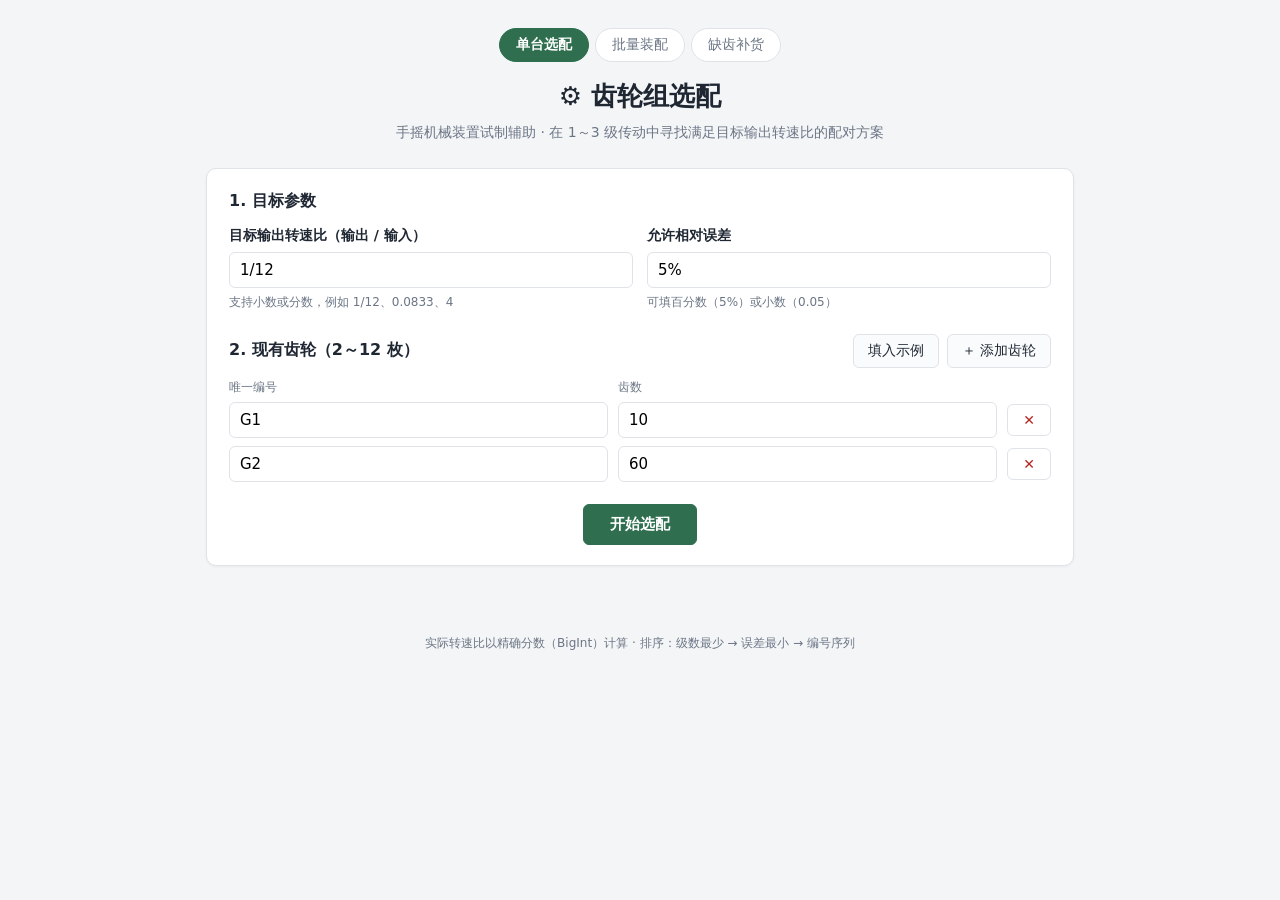
==== public/index.html @ f2fe9dc8 "GSB 6e4bc2e6-ca00-567d-aa87-61540000e418 initial: platform archive" ====
<!DOCTYPE html>
<html lang="zh-CN">
<head>
  <meta charset="UTF-8" />
  <meta name="viewport" content="width=device-width, initial-scale=1.0" />
  <title>齿轮组选配 · 手摇机械试制</title>
  <link rel="stylesheet" href="styles.css" />
</head>
<body>
  <header class="site-header">
    <nav class="top-nav">
      <a href="/" class="active">单台选配</a>
      <a href="/batch">批量装配</a>
      <a href="/procure">缺齿补货</a>
    </nav>
    <h1>⚙️ 齿轮组选配</h1>
    <p class="subtitle">手摇机械装置试制辅助 · 在 1～3 级传动中寻找满足目标输出转速比的配对方案</p>
  </header>

  <main>
    <form id="search-form" class="card">
      <section>
        <h2>1. 目标参数</h2>
        <div class="grid two">
          <label class="field">
            <span>目标输出转速比（输出 / 输入）</span>
            <input id="target" name="target" value="1/12" placeholder="如 0.0833 或 1/12" required />
            <small>支持小数或分数，例如 1/12、0.0833、4</small>
          </label>
          <label class="field">
            <span>允许相对误差</span>
            <input id="tolerance" name="tolerance" value="5%" placeholder="如 5% 或 0.05" required />
            <small>可填百分数（5%）或小数（0.05）</small>
          </label>
        </div>
      </section>

      <section>
        <div class="section-head">
          <h2>2. 现有齿轮（2～12 枚）</h2>
          <div class="btn-row">
            <button type="button" id="btn-example" class="btn ghost">填入示例</button>
            <button type="button" id="btn-add" class="btn ghost">＋ 添加齿轮</button>
          </div>
        </div>
        <div class="gear-grid-head">
          <span>唯一编号</span><span>齿数</span><span></span>
        </div>
        <div id="gear-rows"></div>
      </section>

      <div class="actions">
        <button type="submit" class="btn primary">开始选配</button>
      </div>

      <p id="form-error" class="alert error" hidden></p>
    </form>

    <section id="result-panel" class="card" hidden>
      <div class="section-head">
        <h2>3. 选配结果</h2>
        <span id="result-summary" class="summary"></span>
      </div>
      <p id="no-solution" class="alert warn" hidden></p>
      <p id="truncated-note" class="muted" hidden></p>
      <div id="result-list"></div>
    </section>
  </main>

  <footer class="site-footer">
    <span>实际转速比以精确分数（BigInt）计算 · 排序：级数最少 → 误差最小 → 编号序列</span>
  </footer>

  <script src="app.js"></script>
</body>
</html>
---- public/styles.css ----
:root {
  --bg: #f4f5f7;
  --card: #ffffff;
  --ink: #1f2733;
  --muted: #6b7685;
  --line: #dfe3e8;
  --brand: #2f6f4f;
  --brand-dark: #24573e;
  --accent: #e8f3ec;
  --danger: #b3261e;
  --danger-bg: #fdecea;
  --warn: #8a5a00;
  --warn-bg: #fff6e0;
  --radius: 10px;
}

* { box-sizing: border-box; }

body {
  margin: 0;
  font-family: "PingFang SC", "Microsoft YaHei", "Noto Sans CJK SC", system-ui, sans-serif;
  background: var(--bg);
  color: var(--ink);
  line-height: 1.55;
}

.site-header {
  padding: 28px 20px 12px;
  text-align: center;
}
.site-header h1 { margin: 0 0 6px; font-size: 26px; }
.subtitle { margin: 0; color: var(--muted); font-size: 14px; }

.top-nav {
  display: flex;
  justify-content: center;
  gap: 6px;
  margin-bottom: 14px;
}
.top-nav a {
  padding: 5px 16px;
  border-radius: 999px;
  border: 1px solid var(--line);
  background: #fff;
  color: var(--muted);
  text-decoration: none;
  font-size: 14px;
}
.top-nav a:hover { border-color: #b9c1cc; color: var(--ink); }
.top-nav a.active {
  background: var(--brand);
  border-color: var(--brand);
  color: #fff;
  font-weight: 600;
}

main {
  max-width: 900px;
  margin: 0 auto;
  padding: 12px 16px 40px;
}

.card {
  background: var(--card);
  border: 1px solid var(--line);
  border-radius: var(--radius);
  padding: 20px 22px;
  margin-bottom: 18px;
  box-shadow: 0 1px 3px rgba(20, 30, 40, 0.05);
}

h2 { font-size: 16px; margin: 0 0 12px; }

.grid.two {
  display: grid;
  grid-template-columns: 1fr 1fr;
  gap: 14px;
}
@media (max-width: 640px) {
  .grid.two { grid-template-columns: 1fr; }
}

.field { display: flex; flex-direction: column; gap: 5px; }
.field > span { font-size: 14px; font-weight: 600; }
.field small { color: var(--muted); font-size: 12px; }

input[type="text"], input[type="number"], input:not([type]) {
  width: 100%;
  padding: 8px 10px;
  border: 1px solid var(--line);
  border-radius: 6px;
  font-size: 15px;
  font-family: inherit;
}
input:focus { outline: 2px solid var(--brand); outline-offset: 0; border-color: var(--brand); }

section + section { margin-top: 22px; }

.section-head {
  display: flex;
  align-items: center;
  justify-content: space-between;
  gap: 12px;
  flex-wrap: wrap;
}
.section-head h2 { margin: 0; }

.btn-row { display: flex; gap: 8px; }

.btn {
  border-radius: 6px;
  padding: 7px 14px;
  font-size: 14px;
  cursor: pointer;
  border: 1px solid var(--line);
  background: #fff;
  color: var(--ink);
  font-family: inherit;
}
.btn:hover { border-color: #b9c1cc; }
.btn.ghost { background: #fafbfc; }
.btn.primary {
  background: var(--brand);
  border-color: var(--brand);
  color: #fff;
  font-weight: 600;
  padding: 10px 26px;
  font-size: 15px;
}
.btn.primary:hover { background: var(--brand-dark); }
.btn.danger-ghost { color: var(--danger); }

.gear-grid-head,
.gear-row {
  display: grid;
  grid-template-columns: 1fr 1fr 44px;
  gap: 10px;
  align-items: center;
}
.gear-grid-head {
  margin: 10px 0 6px;
  font-size: 12px;
  color: var(--muted);
}
.gear-row { margin-bottom: 8px; }

.actions { margin-top: 22px; text-align: center; }

.alert {
  margin-top: 14px;
  padding: 10px 14px;
  border-radius: 6px;
  font-size: 14px;
}
.alert.error { background: var(--danger-bg); color: var(--danger); border: 1px solid #f3c2bd; }
.alert.warn { background: var(--warn-bg); color: var(--warn); border: 1px solid #f0ddaa; }
.alert.ok { background: var(--accent); color: var(--brand-dark); border: 1px solid #a9d3bb; }

.muted { color: var(--muted); font-size: 12px; margin: 8px 0 0; }

.summary { font-size: 13px; color: var(--muted); }

.solution {
  border: 1px solid var(--line);
  border-radius: 8px;
  padding: 14px 16px;
  margin-top: 12px;
}
.solution.best { border-color: var(--brand); background: var(--accent); }

.solution-head {
  display: flex;
  justify-content: space-between;
  align-items: baseline;
  gap: 10px;
  flex-wrap: wrap;
  margin-bottom: 8px;
}
.solution-title { font-weight: 700; font-size: 15px; }
.badge {
  display: inline-block;
  font-size: 12px;
  font-weight: 600;
  padding: 1px 8px;
  border-radius: 999px;
  background: var(--brand);
  color: #fff;
  margin-right: 6px;
}
.solution-meta { font-size: 13px; color: var(--muted); }
.solution-meta strong { color: var(--ink); }

table.pairs { width: 100%; border-collapse: collapse; margin-top: 6px; font-size: 14px; }
table.pairs th, table.pairs td {
  border: 1px solid var(--line);
  padding: 6px 10px;
  text-align: center;
}
table.pairs th { background: #f0f2f5; font-weight: 600; }
.gear-id { font-family: ui-monospace, SFMono-Regular, Menlo, Consolas, monospace; }
.frac { font-family: ui-monospace, SFMono-Regular, Menlo, Consolas, monospace; white-space: nowrap; }

.site-footer {
  text-align: center;
  color: var(--muted);
  font-size: 12px;
  padding: 10px 0 30px;
}

/* ---------------- 批量装配 ---------------- */

.device-grid-head,
.device-row {
  display: grid;
  grid-template-columns: 1.2fr 1fr 1fr 44px;
  gap: 10px;
  align-items: center;
}
.device-grid-head {
  margin: 10px 0 6px;
  font-size: 12px;
  color: var(--muted);
}
.device-row { margin-bottom: 8px; }
@media (max-width: 640px) {
  .device-grid-head,
  .device-row { grid-template-columns: 1fr 1fr; }
}

.solution.miss { border-color: #e5c07b; background: var(--warn-bg); }

.badge.badge-ok { background: var(--brand); }
.badge.badge-miss {
  background: var(--warn);
}

.unused-panel { margin-top: 18px; }
.unused-panel h3 { font-size: 14px; margin: 0 0 8px; }
.chip-list { display: flex; flex-wrap: wrap; gap: 8px; }
.chip {
  display: inline-block;
  padding: 3px 12px;
  border-radius: 999px;
  border: 1px solid var(--line);
  background: #fafbfc;
  font-size: 13px;
  font-family: ui-monospace, SFMono-Regular, Menlo, Consolas, monospace;
}
.chip-buy {
  border-color: var(--brand);
  background: var(--accent);
  color: var(--brand-dark);
  font-weight: 600;
}

/* ---------------- 缺齿补货采购建议 ---------------- */

.buyable-grid-head,
.buyable-row {
  display: grid;
  grid-template-columns: 1fr 1fr 1.4fr 44px;
  gap: 10px;
  align-items: center;
}
.buyable-grid-head {
  margin: 10px 0 6px;
  font-size: 12px;
  color: var(--muted);
}
.buyable-row { margin-bottom: 8px; }
@media (max-width: 640px) {
  .buyable-grid-head,
  .buyable-row { grid-template-columns: 1fr 1fr; }
}

.block-title { font-size: 14px; margin: 16px 0 8px; }
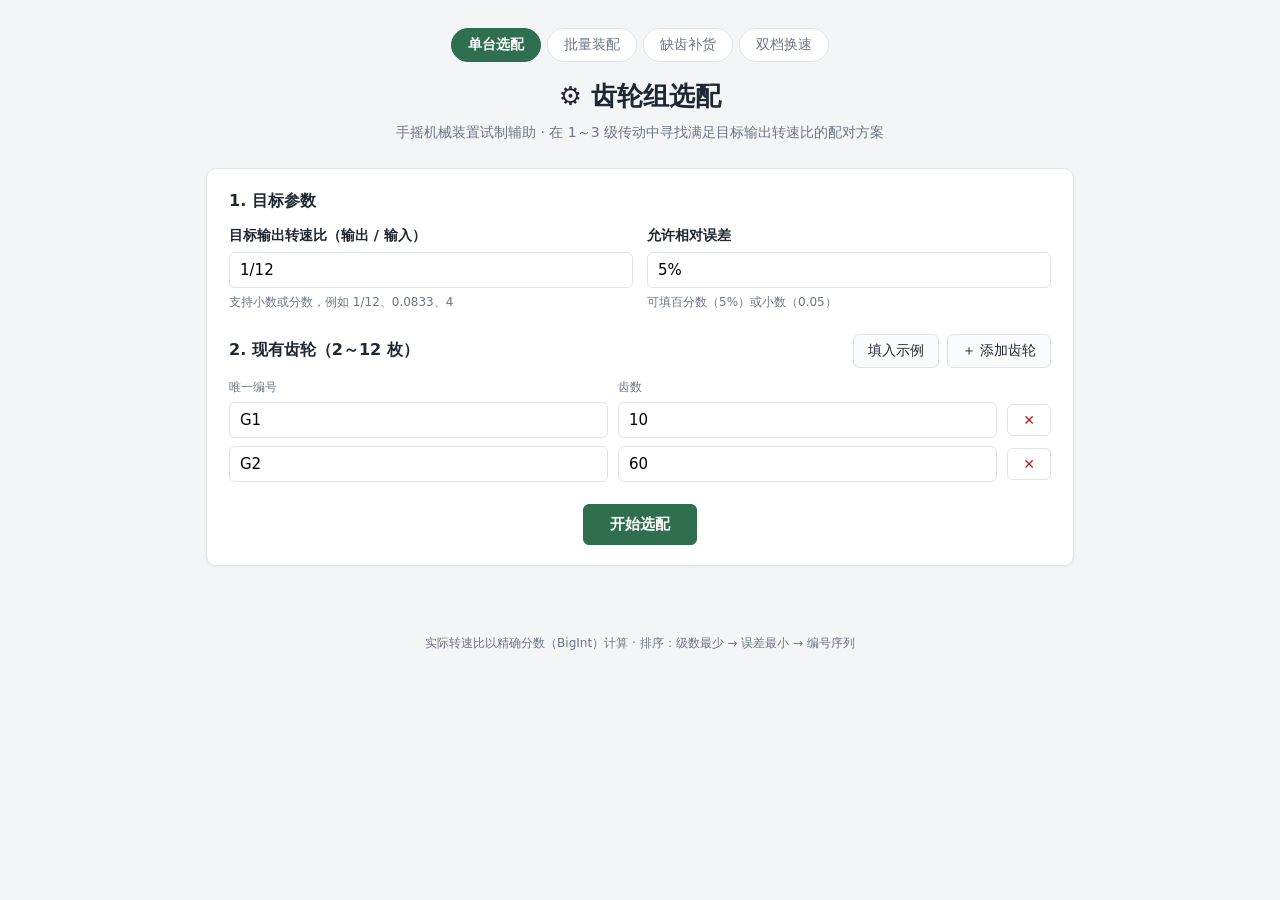
==== commit 1e18c6e9: "GSB 6e4bc2e6-ca00-567d-aa87-61540000e418 A: platform archive" ====
--- a/public/index.html
+++ b/public/index.html
@@ -12,6 +12,7 @@
       <a href="/" class="active">单台选配</a>
       <a href="/batch">批量装配</a>
       <a href="/procure">缺齿补货</a>
+      <a href="/dual-speed">双档换速</a>
     </nav>
     <h1>⚙️ 齿轮组选配</h1>
     <p class="subtitle">手摇机械装置试制辅助 · 在 1～3 级传动中寻找满足目标输出转速比的配对方案</p>
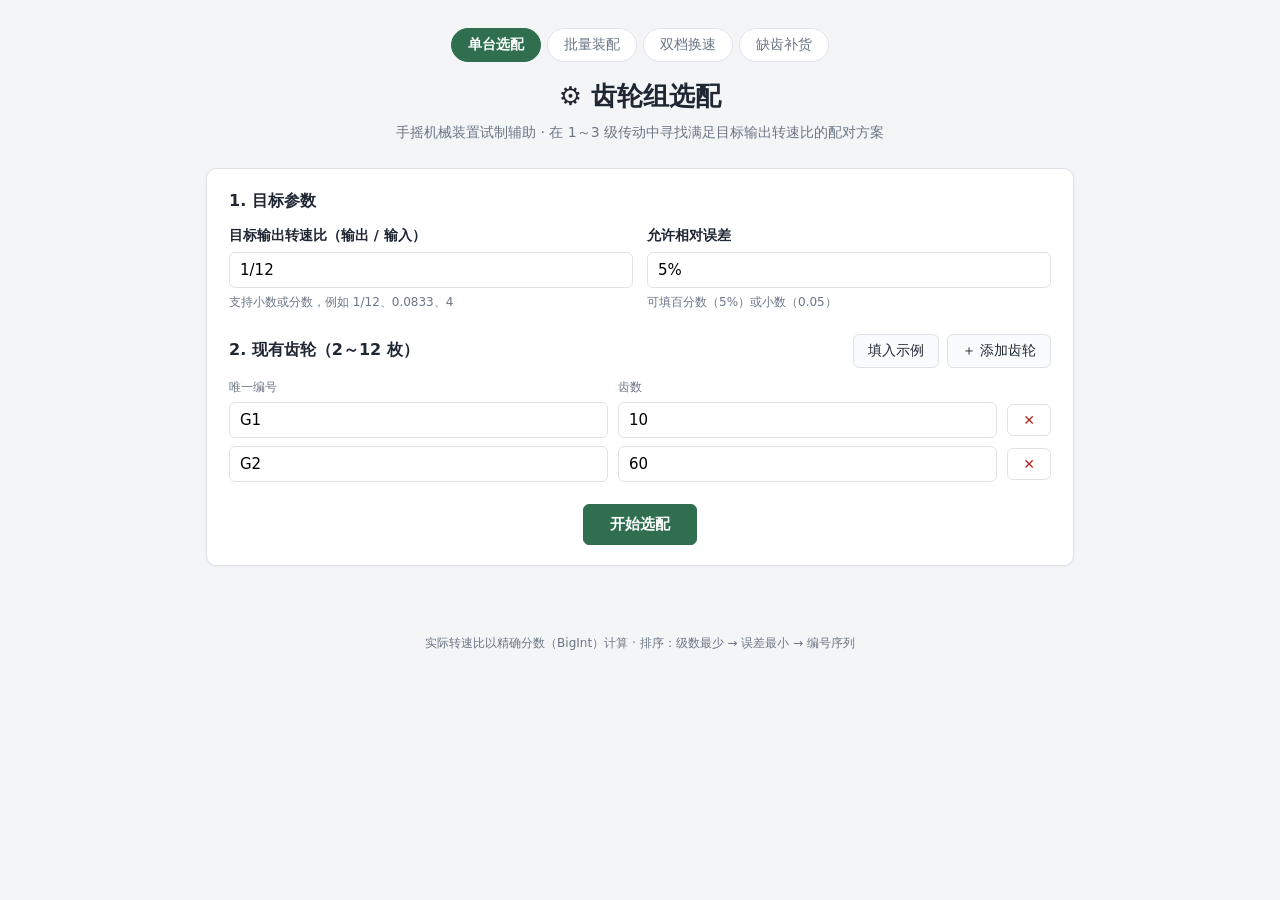
==== commit ba753311: "GSB 6e4bc2e6-ca00-567d-aa87-61540000e418 B: platform archive" ====
--- a/public/index.html
+++ b/public/index.html
@@ -11,8 +11,8 @@
     <nav class="top-nav">
       <a href="/" class="active">单台选配</a>
       <a href="/batch">批量装配</a>
+      <a href="/dual-speed">双档换速</a>
       <a href="/procure">缺齿补货</a>
-      <a href="/dual-speed">双档换速</a>
     </nav>
     <h1>⚙️ 齿轮组选配</h1>
     <p class="subtitle">手摇机械装置试制辅助 · 在 1～3 级传动中寻找满足目标输出转速比的配对方案</p>
--- a/public/styles.css
+++ b/public/styles.css
@@ -274,3 +274,22 @@
 }
 
 .block-title { font-size: 14px; margin: 16px 0 8px; }
+
+/* ---------------- 双档换速 ---------------- */
+
+.fixed-panel {
+  border: 1px solid var(--brand);
+  background: var(--accent);
+  border-radius: 8px;
+  padding: 12px 16px;
+  margin-top: 12px;
+}
+.fixed-panel .block-title { margin-top: 0; color: var(--brand-dark); }
+.stage-arrow {
+  align-self: center;
+  font-size: 16px;
+  font-weight: 700;
+  color: var(--brand-dark);
+}
+.fixed-panel .chip-list { align-items: center; }
+.fixed-panel .muted { margin: 0; align-self: center; }
